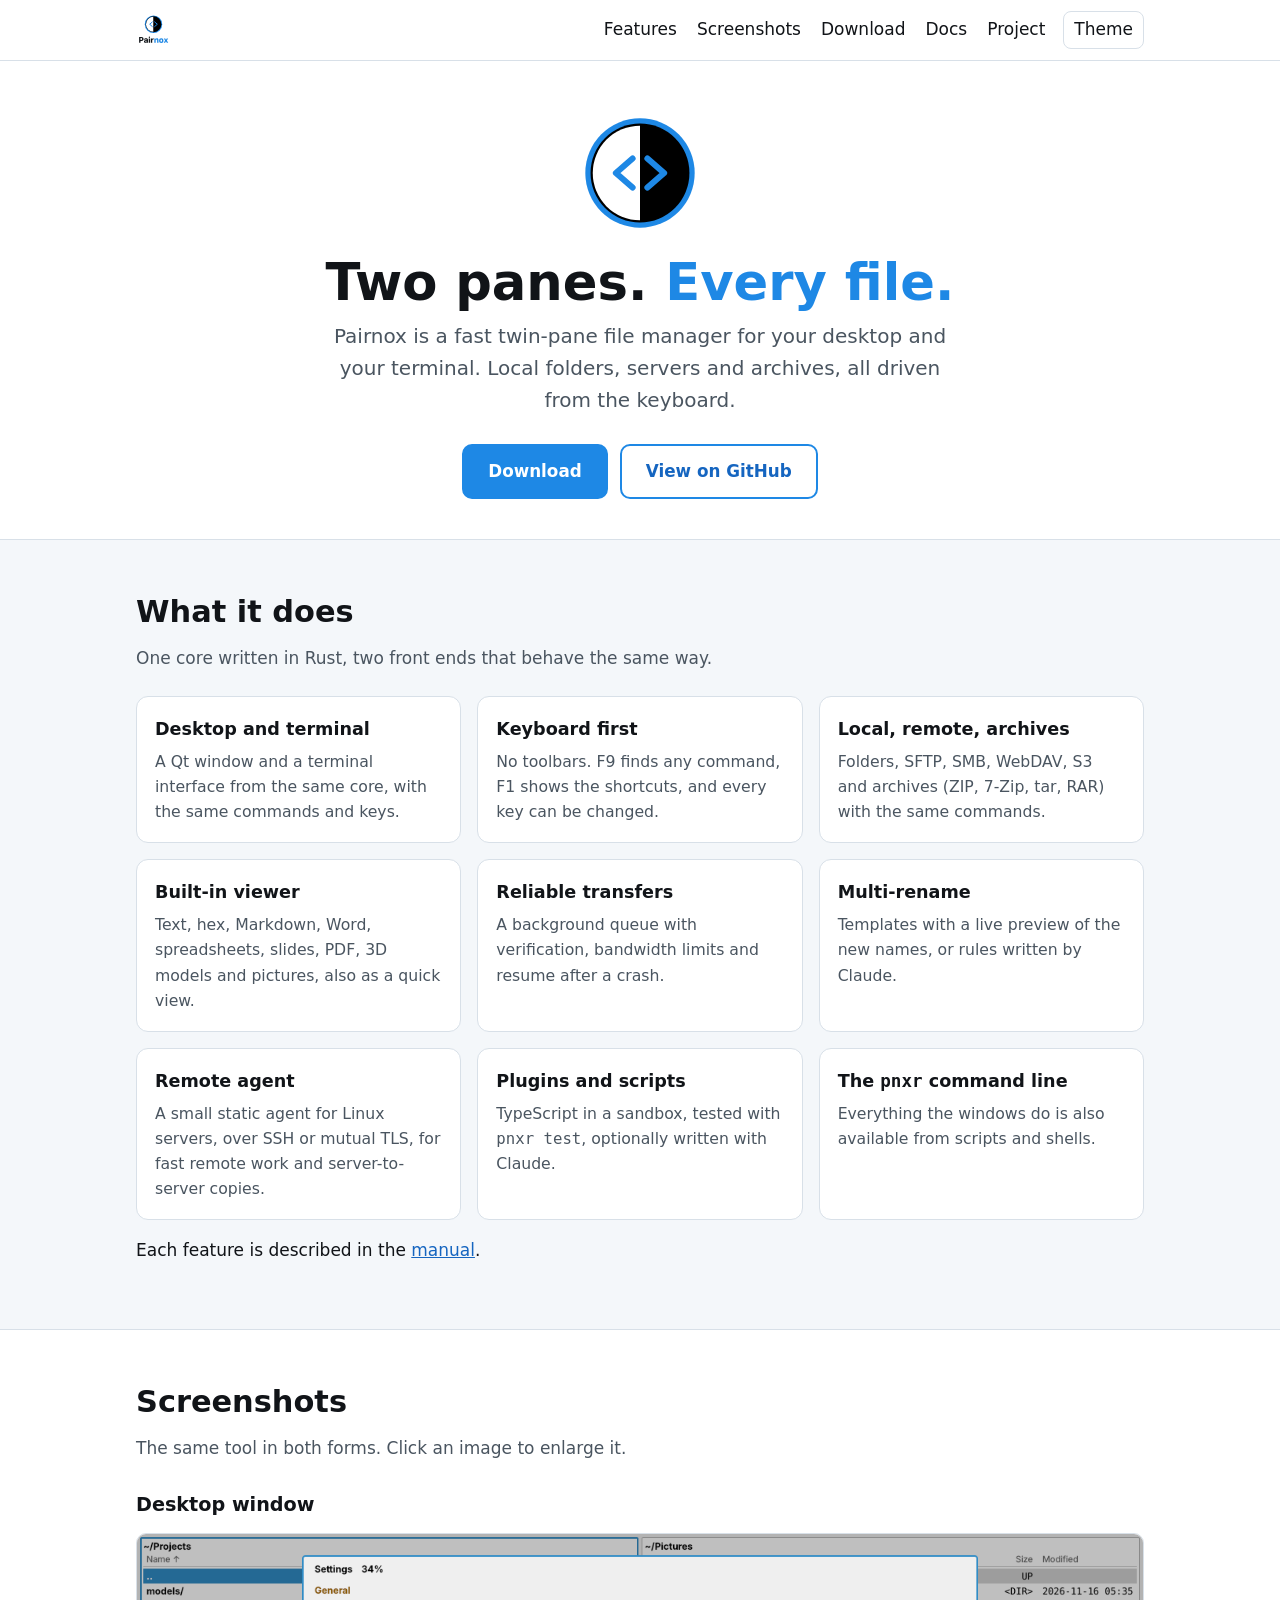
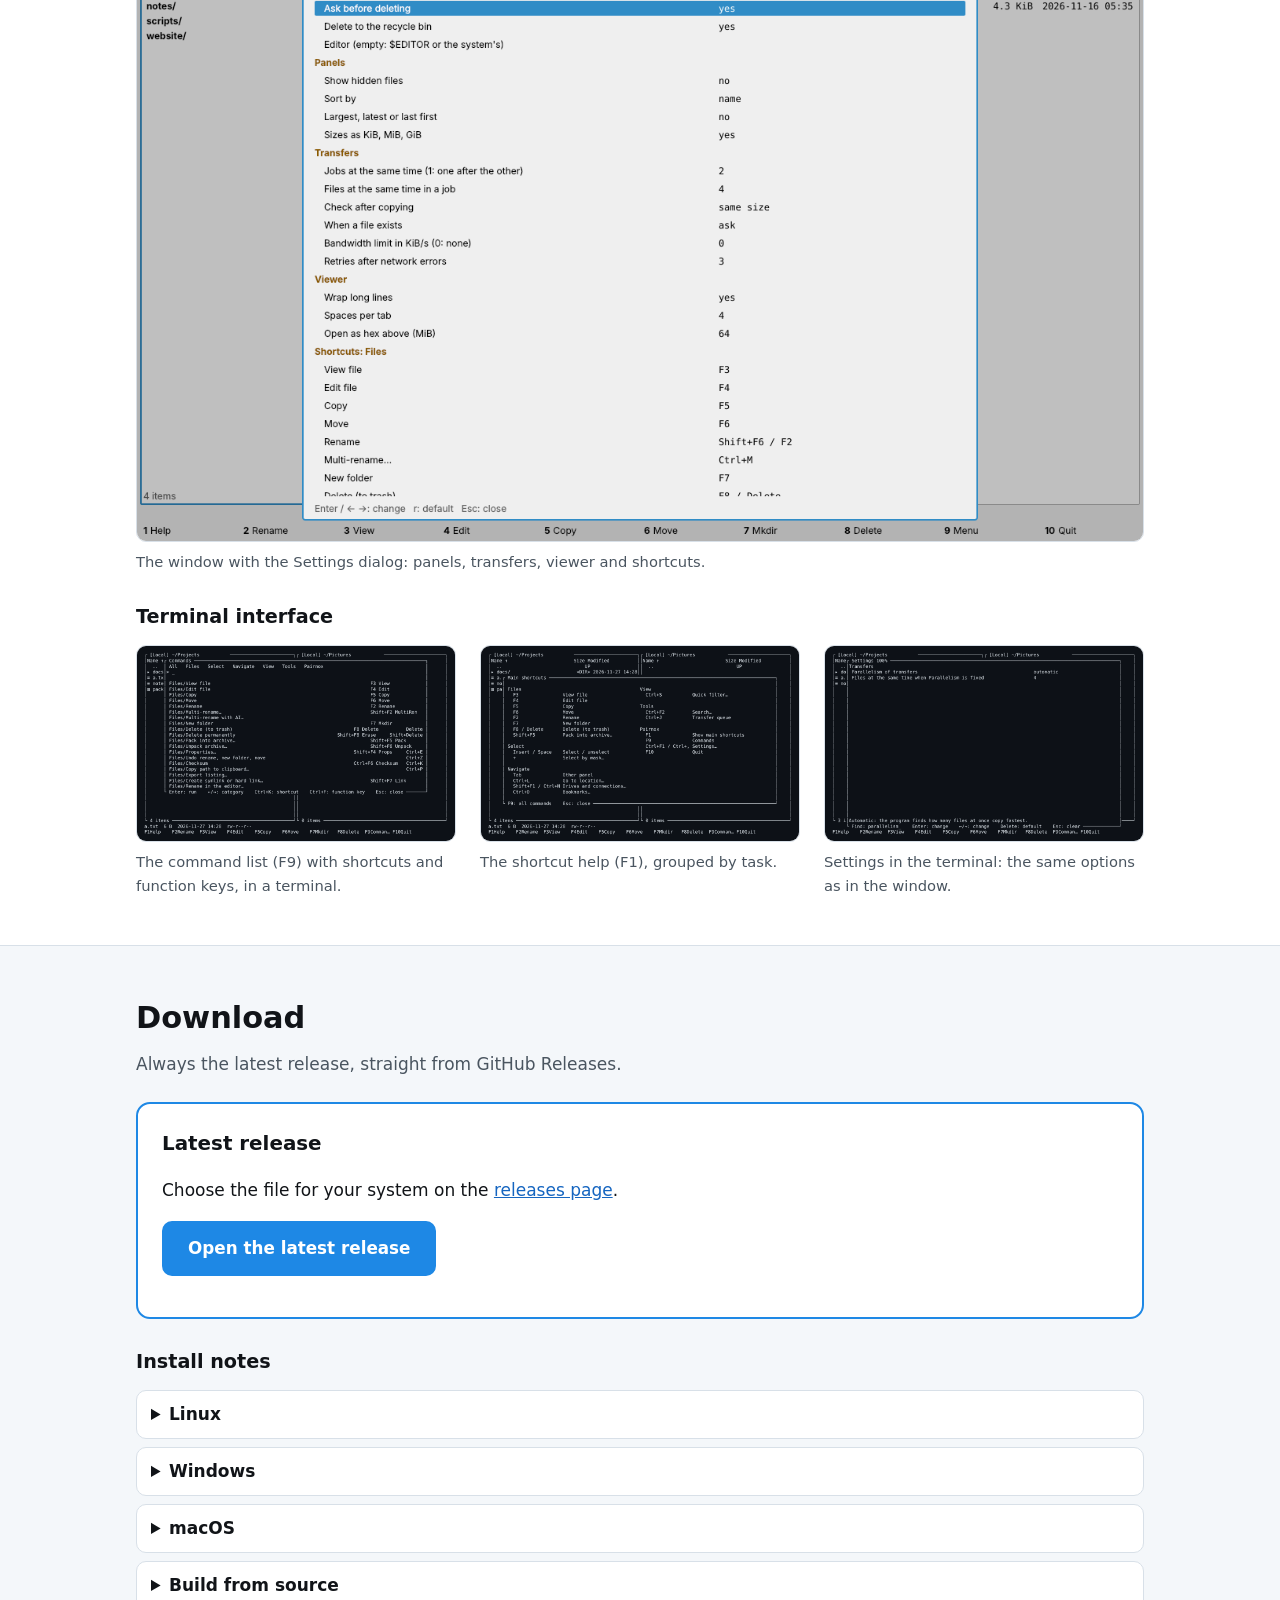
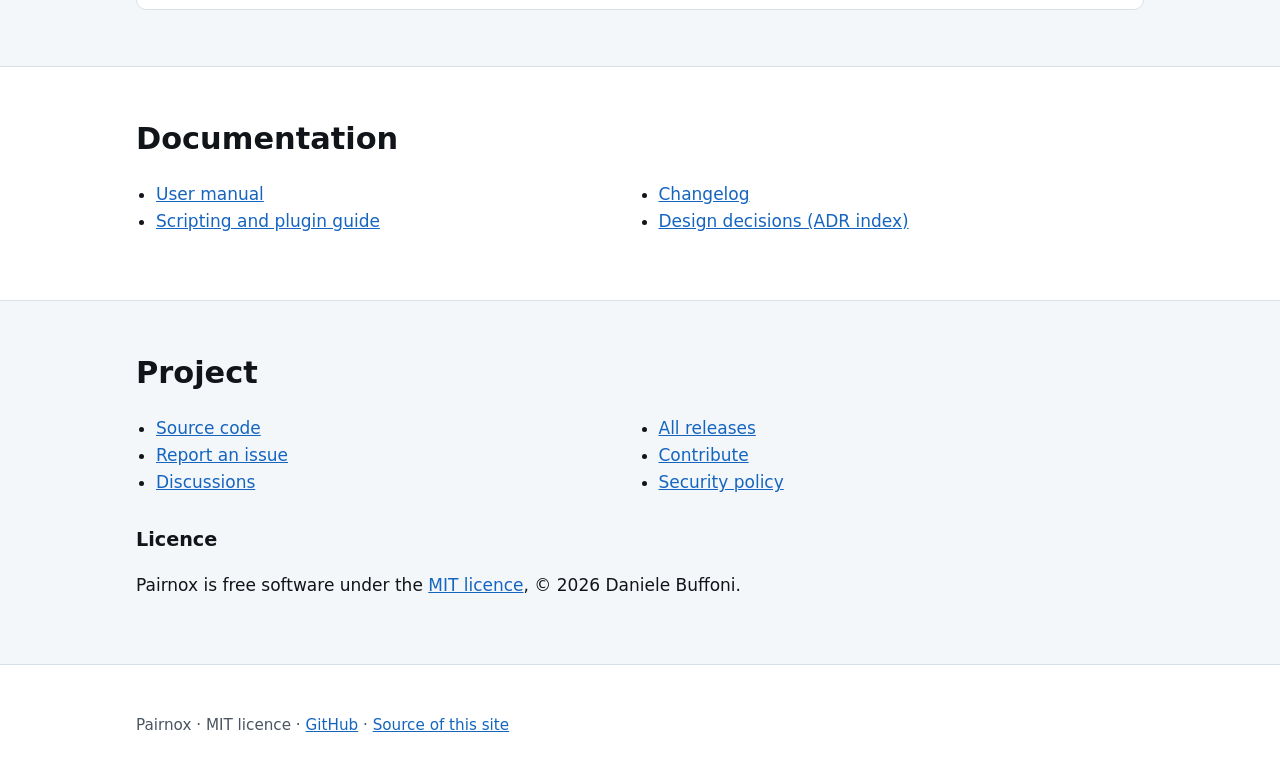
==== site/index.html @ 8d42fed2 "Add the Pairnox website (SC-197) Co-Authored-By: Claude Sonnet 5.5 <noreply@anthropic.com> Claude-Se" ====
<!doctype html>
<html lang="en">
<head>
<meta charset="utf-8">
<meta name="viewport" content="width=device-width,initial-scale=1">
<title>Pairnox: twin-pane file manager for desktop and terminal</title>
<meta name="description" content="Pairnox is a fast twin-pane file manager for local and remote files. One core, a desktop window and a terminal interface, driven by the keyboard. Free, MIT licensed.">
<meta name="theme-color" content="#1E88E5">
<meta property="og:title" content="Pairnox">
<meta property="og:description" content="A fast twin-pane file manager for desktop and terminal.">
<meta property="og:image" content="assets/social-preview.png">
<link rel="icon" href="favicon.ico" sizes="32x32">
<link rel="icon" href="assets/pairnox-logo-icon.svg" type="image/svg+xml">
<link rel="apple-touch-icon" href="assets/icon-256.png">
<link rel="stylesheet" href="style.css">
<script>document.documentElement.className+=' js';try{var t=localStorage.getItem('theme');if(t)document.documentElement.setAttribute('data-theme',t)}catch(e){}</script>
</head>
<body>
<a class="skip" href="#main">Skip to content</a>
<header class="top">
  <div class="wrap">
    <a class="brand" href="#top" aria-label="Pairnox home">
      <img class="on-light" src="assets/pairnox-logo-wordmark-on-light.svg" alt="Pairnox">
      <img class="on-dark" src="assets/pairnox-logo-wordmark-on-dark.svg" alt="" aria-hidden="true">
    </a>
    <nav aria-label="Main">
      <a href="#features">Features</a>
      <a href="#screenshots">Screenshots</a>
      <a href="#download">Download</a>
      <a href="#docs">Docs</a>
      <a href="#project">Project</a>
      <button id="theme" type="button" hidden aria-label="Switch light or dark theme">Theme</button>
    </nav>
  </div>
</header>

<main id="main">
<div id="top" class="hero">
  <div class="wrap">
    <img class="mark" src="assets/pairnox-logo-icon.svg" width="112" height="112" alt="">
    <h1>Two panes. <span>Every file.</span></h1>
    <p class="lead">Pairnox is a fast twin-pane file manager for your desktop and your terminal. Local folders, servers and archives, all driven from the keyboard.</p>
    <div class="btns">
      <a class="btn primary" href="#download">Download</a>
      <a class="btn ghost" href="https://github.com/dbuffoni/Pairnox">View on GitHub</a>
    </div>
  </div>
</div>

<section id="features" class="alt">
  <div class="wrap">
    <h2>What it does</h2>
    <p class="sub">One core written in Rust, two front ends that behave the same way.</p>
    <div class="grid">
      <div class="card"><h3>Desktop and terminal</h3><p>A Qt window and a terminal interface from the same core, with the same commands and keys.</p></div>
      <div class="card"><h3>Keyboard first</h3><p>No toolbars. F9 finds any command, F1 shows the shortcuts, and every key can be changed.</p></div>
      <div class="card"><h3>Local, remote, archives</h3><p>Folders, SFTP, SMB, WebDAV, S3 and archives (ZIP, 7-Zip, tar, RAR) with the same commands.</p></div>
      <div class="card"><h3>Built-in viewer</h3><p>Text, hex, Markdown, Word, spreadsheets, slides, PDF, 3D models and pictures, also as a quick view.</p></div>
      <div class="card"><h3>Reliable transfers</h3><p>A background queue with verification, bandwidth limits and resume after a crash.</p></div>
      <div class="card"><h3>Multi-rename</h3><p>Templates with a live preview of the new names, or rules written by Claude.</p></div>
      <div class="card"><h3>Remote agent</h3><p>A small static agent for Linux servers, over SSH or mutual TLS, for fast remote work and server-to-server copies.</p></div>
      <div class="card"><h3>Plugins and scripts</h3><p>TypeScript in a sandbox, tested with <code>pnxr test</code>, optionally written with Claude.</p></div>
      <div class="card"><h3>The <code>pnxr</code> command line</h3><p>Everything the windows do is also available from scripts and shells.</p></div>
    </div>
    <p>Each feature is described in the <a href="https://github.com/dbuffoni/Pairnox/blob/main/docs/manual/README.md">manual</a>.</p>
  </div>
</section>

<section id="screenshots">
  <div class="wrap">
    <h2>Screenshots</h2>
    <p class="sub">The same tool in both forms. Click an image to enlarge it.</p>
    <h3 class="kind">Desktop window</h3>
    <div class="shots">
      <figure>
        <a href="#img-gui-settings"><img src="assets/img/gui-settings.png" width="1280" height="773" loading="lazy" alt="The Pairnox window with two panels and the Settings dialog open, showing general, panel and transfer options."></a>
        <figcaption>The window with the Settings dialog: panels, transfers, viewer and shortcuts.</figcaption>
      </figure>
    </div>
    <h3 class="kind">Terminal interface</h3>
    <div class="shots">
      <figure>
        <a href="#img-tui-commands"><img src="assets/img/tui-commands.png" width="1042" height="640" loading="lazy" alt="Pairnox in a terminal with the Commands list open: every command with its shortcut and function key."></a>
        <figcaption>The command list (F9) with shortcuts and function keys, in a terminal.</figcaption>
      </figure>
      <figure>
        <a href="#img-tui-help"><img src="assets/img/tui-help.png" width="1042" height="640" loading="lazy" alt="Pairnox in a terminal with the main shortcuts help open, grouped by files, select, navigate, view and tools."></a>
        <figcaption>The shortcut help (F1), grouped by task.</figcaption>
      </figure>
      <figure>
        <a href="#img-tui-settings"><img src="assets/img/tui-settings.png" width="1042" height="640" loading="lazy" alt="Pairnox in a terminal with the transfer settings open."></a>
        <figcaption>Settings in the terminal: the same options as in the window.</figcaption>
      </figure>
    </div>
  </div>
</section>

<section id="download" class="alt">
  <div class="wrap">
    <h2>Download</h2>
    <p class="sub">Always the latest release, straight from GitHub Releases.</p>
    <noscript><p>Open the <a href="https://github.com/dbuffoni/Pairnox/releases/latest">latest release</a> to pick the file for your system.</p></noscript>
    <div id="dl-main" class="dl-main">
      <h3 id="dl-title">Latest release</h3>
      <p id="dl-sub">Choose the file for your system on the <a href="https://github.com/dbuffoni/Pairnox/releases/latest">releases page</a>.</p>
      <p><a id="dl-btn" class="btn primary" href="https://github.com/dbuffoni/Pairnox/releases/latest">Open the latest release</a></p>
      <p id="dl-meta" class="dl-meta"></p>
    </div>
    <div id="dl-all" class="js-only">
      <table class="dl">
        <caption class="js-only" style="text-align:left;font-weight:600;padding-bottom:6px">All downloads</caption>
        <thead><tr><th>System</th><th>File</th><th>Size</th><th>SHA-256</th></tr></thead>
        <tbody id="dl-rows"></tbody>
      </table>
    </div>
    <div class="notes">
      <h3 class="kind">Install notes</h3>
      <details><summary>Linux</summary><p>Make the AppImage executable (<code>chmod +x Pairnox*.AppImage</code>) and run it. It contains the window and <code>pnxr</code>. Releases so far are for x86_64; the static <code>pnxr-agent</code> is also built for aarch64.</p></details>
      <details><summary>Windows</summary><p>Installer and portable zip are planned. The app is not signed yet, so Windows SmartScreen may warn: choose "More info" then "Run anyway".</p></details>
      <details><summary>macOS</summary><p>A dmg for Apple Silicon and Intel is planned. The app is not signed yet: right-click it, choose Open, and confirm.</p></details>
      <details><summary>Build from source</summary><p>Any system with Rust and a C compiler can build the terminal interface; the window needs Qt 6.4 or later.</p>
<pre>git clone https://github.com/dbuffoni/Pairnox
cd Pairnox
cargo build --release</pre></details>
    </div>
  </div>
</section>

<section id="docs">
  <div class="wrap">
    <h2>Documentation</h2>
    <ul class="links">
      <li><a href="https://github.com/dbuffoni/Pairnox/blob/main/docs/manual/README.md">User manual</a></li>
      <li><a href="https://github.com/dbuffoni/Pairnox/blob/main/docs/scripting.md">Scripting and plugin guide</a></li>
      <li><a href="https://github.com/dbuffoni/Pairnox/blob/main/CHANGELOG.md">Changelog</a></li>
      <li><a href="https://github.com/dbuffoni/Pairnox/tree/main/docs/adr">Design decisions (ADR index)</a></li>
    </ul>
  </div>
</section>

<section id="project" class="alt">
  <div class="wrap">
    <h2>Project</h2>
    <ul class="links">
      <li><a href="https://github.com/dbuffoni/Pairnox">Source code</a></li>
      <li><a href="https://github.com/dbuffoni/Pairnox/issues">Report an issue</a></li>
      <li><a href="https://github.com/dbuffoni/Pairnox/discussions">Discussions</a></li>
      <li><a href="https://github.com/dbuffoni/Pairnox/releases">All releases</a></li>
      <li><a href="https://github.com/dbuffoni/Pairnox/blob/main/CONTRIBUTING.md">Contribute</a></li>
      <li><a href="https://github.com/dbuffoni/Pairnox/blob/main/SECURITY.md">Security policy</a></li>
    </ul>
    <h3 class="kind">Licence</h3>
    <p>Pairnox is free software under the <a href="https://github.com/dbuffoni/Pairnox/blob/main/LICENSE">MIT licence</a>, © 2026 Daniele Buffoni.</p>
  </div>
</section>
</main>

<footer>
  <div class="wrap">
    <p>Pairnox <span id="ver"></span> · MIT licence · <a href="https://github.com/dbuffoni/Pairnox">GitHub</a> · <a href="https://github.com/dbuffoni/PairnoxWebSite">Source of this site</a></p>
  </div>
</footer>

<div class="lightbox" id="img-gui-settings"><a class="close" href="#screenshots" aria-label="Close">×</a><img src="assets/img/gui-settings.png" alt="Pairnox window with the Settings dialog"></div>
<div class="lightbox" id="img-tui-commands"><a class="close" href="#screenshots" aria-label="Close">×</a><img src="assets/img/tui-commands.png" alt="Pairnox terminal interface, Commands list"></div>
<div class="lightbox" id="img-tui-help"><a class="close" href="#screenshots" aria-label="Close">×</a><img src="assets/img/tui-help.png" alt="Pairnox terminal interface, shortcut help"></div>
<div class="lightbox" id="img-tui-settings"><a class="close" href="#screenshots" aria-label="Close">×</a><img src="assets/img/tui-settings.png" alt="Pairnox terminal interface, settings"></div>
<script src="app.js"></script>
</body>
</html>
---- site/style.css ----
:root{
  --blue:#1E88E5; --blue-text:#1565C0; --ink:#111418; --black:#000; --white:#fff;
  --bg:#fff; --bg-alt:#f4f7fa; --text:#111418; --muted:#4a5560; --border:#d8e0e8; --link:#1565C0;
  --btn-bg:#1E88E5; --btn-text:#fff; --btn-text-contrast:#0b1a2a;
}
@media (prefers-color-scheme:dark){:root:not([data-theme="light"]){
  --bg:#0D1117; --bg-alt:#151b23; --text:#e6edf3; --muted:#9aa7b4; --border:#2a333d; --link:#64B5F6; --btn-text:#06121f;
}}
:root[data-theme="dark"]{--bg:#0D1117; --bg-alt:#151b23; --text:#e6edf3; --muted:#9aa7b4; --border:#2a333d; --link:#64B5F6; --btn-text:#06121f}
*{box-sizing:border-box}
html{scroll-behavior:smooth}
body{margin:0;background:var(--bg);color:var(--text);font:17px/1.6 system-ui,-apple-system,"Segoe UI",Roboto,sans-serif}
a{color:var(--link)}
a:focus-visible,button:focus-visible,summary:focus-visible{outline:3px solid var(--blue);outline-offset:2px}
.wrap{max-width:1040px;margin:0 auto;padding:0 16px}
.skip{position:absolute;left:-999px}.skip:focus{left:8px;top:8px;background:var(--bg);padding:8px;z-index:9}
header.top{border-bottom:1px solid var(--border);background:var(--bg);position:sticky;top:0;z-index:5}
header.top .wrap{display:flex;align-items:center;gap:16px;min-height:60px;flex-wrap:wrap}
.brand img{height:32px;display:block}
.brand .on-dark{display:none}
@media (prefers-color-scheme:dark){:root:not([data-theme="light"]) .brand .on-light{display:none}:root:not([data-theme="light"]) .brand .on-dark{display:block}}
:root[data-theme="dark"] .brand .on-light{display:none}:root[data-theme="dark"] .brand .on-dark{display:block}
:root[data-theme="light"] .brand .on-light{display:block}:root[data-theme="light"] .brand .on-dark{display:none}
nav{margin-left:auto;display:flex;gap:4px 16px;flex-wrap:wrap;align-items:center}
nav a{text-decoration:none;color:var(--text);padding:6px 2px}
nav a:hover{color:var(--link)}
#theme{background:none;border:1px solid var(--border);color:var(--text);border-radius:8px;padding:4px 10px;font:inherit;cursor:pointer}
#theme[hidden]{display:none}
.hero{padding:56px 0 40px;text-align:center}
.hero img.mark{width:112px;height:112px}
.hero h1{font-size:clamp(2rem,6vw,3.2rem);line-height:1.15;margin:16px 0 8px}
.hero h1 span{color:var(--blue)}
.hero p.lead{font-size:1.25rem;color:var(--muted);max-width:640px;margin:0 auto 28px}
.btns{display:flex;gap:12px;justify-content:center;flex-wrap:wrap}
.btn{display:inline-block;padding:12px 24px;border-radius:10px;font-weight:600;text-decoration:none;border:2px solid var(--blue);font-size:1.05rem}
.btn.primary{background:var(--btn-bg);color:var(--btn-text)}
.btn.primary:hover{filter:brightness(1.1)}
.btn.ghost{color:var(--link);background:transparent}
.btn.ghost:hover{background:var(--bg-alt)}
section{padding:48px 0;border-top:1px solid var(--border)}
section.alt{background:var(--bg-alt)}
h2{font-size:1.9rem;margin:0 0 8px}
h2 + p.sub{color:var(--muted);margin:0 0 24px}
.grid{display:grid;grid-template-columns:repeat(auto-fit,minmax(260px,1fr));gap:16px}
.card{border:1px solid var(--border);border-radius:12px;padding:18px;background:var(--bg)}
.card h3{margin:0 0 6px;font-size:1.1rem}
.card p{margin:0;color:var(--muted);font-size:.98rem}
.shots{display:grid;grid-template-columns:repeat(auto-fit,minmax(300px,1fr));gap:24px}
figure{margin:0}
figure a{display:block;border:1px solid var(--border);border-radius:10px;overflow:hidden}
figure img{display:block;width:100%;height:auto}
figcaption{font-size:.92rem;color:var(--muted);margin-top:8px}
h3.kind{margin:28px 0 12px;font-size:1.2rem}
.dl-main{border:2px solid var(--blue);border-radius:14px;padding:24px;background:var(--bg);margin-bottom:20px}
.dl-main h3{margin:0 0 4px}
.dl-meta{color:var(--muted);font-size:.92rem;word-break:break-all}
table.dl{width:100%;border-collapse:collapse;font-size:.97rem}
table.dl th,table.dl td{text-align:left;padding:10px 8px;border-bottom:1px solid var(--border);vertical-align:top}
table.dl code{font-size:.82rem;word-break:break-all}
.notes details{border:1px solid var(--border);border-radius:10px;padding:10px 14px;margin:8px 0;background:var(--bg)}
.notes summary{cursor:pointer;font-weight:600}
ul.links{columns:2 260px;padding-left:20px}
code,pre{font-family:ui-monospace,"DejaVu Sans Mono",Menlo,Consolas,monospace}
pre{background:var(--bg-alt);border:1px solid var(--border);border-radius:8px;padding:12px;overflow:auto}
footer{border-top:1px solid var(--border);padding:32px 0;color:var(--muted);font-size:.95rem}
footer a{color:var(--link)}
.lightbox{position:fixed;inset:0;background:rgba(0,0,0,.85);display:none;align-items:center;justify-content:center;z-index:20;padding:16px}
.lightbox:target{display:flex}
.lightbox img{max-width:100%;max-height:100%;border-radius:8px}
.lightbox .close{position:absolute;top:12px;right:16px;color:#fff;font-size:2rem;text-decoration:none;line-height:1}
.js-only{display:none}.js .js-only{display:block}.js .no-js-only{display:none}
@media (max-width:600px){nav{margin-left:0}ul.links{columns:1}}
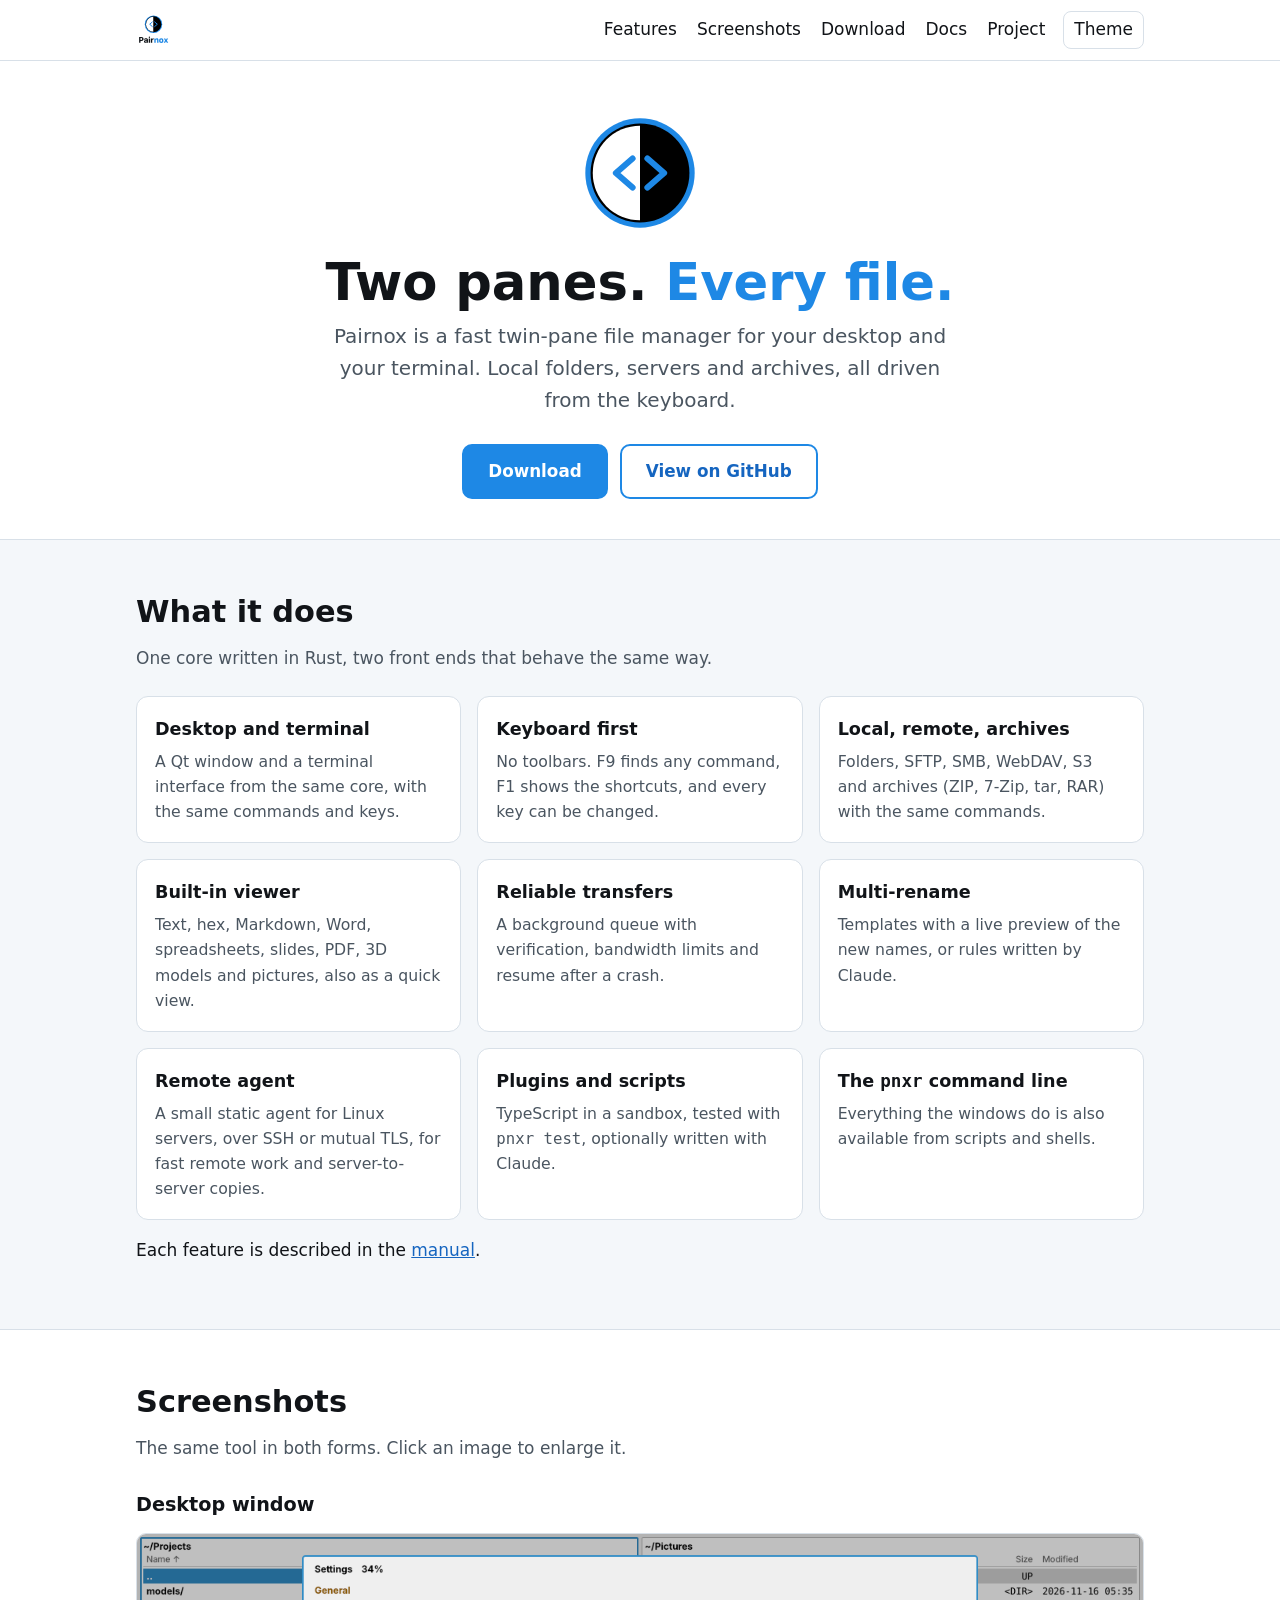
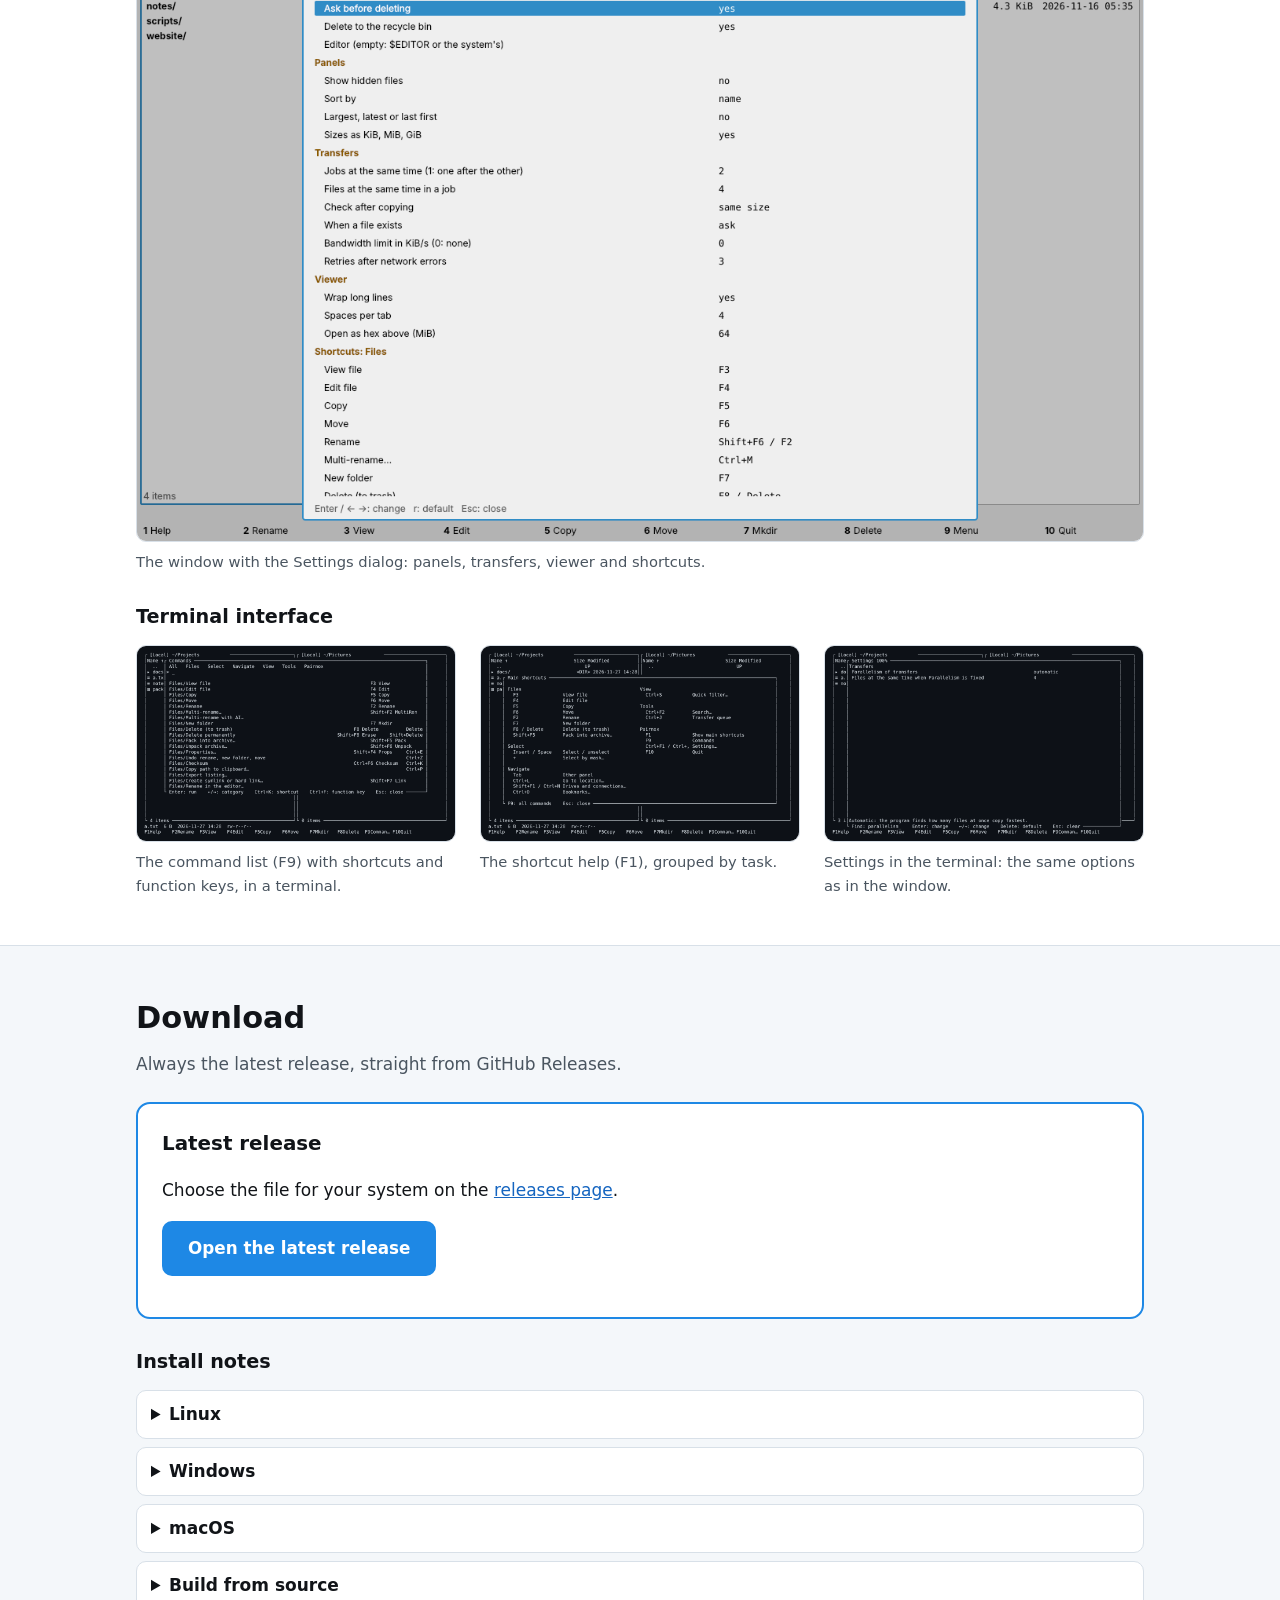
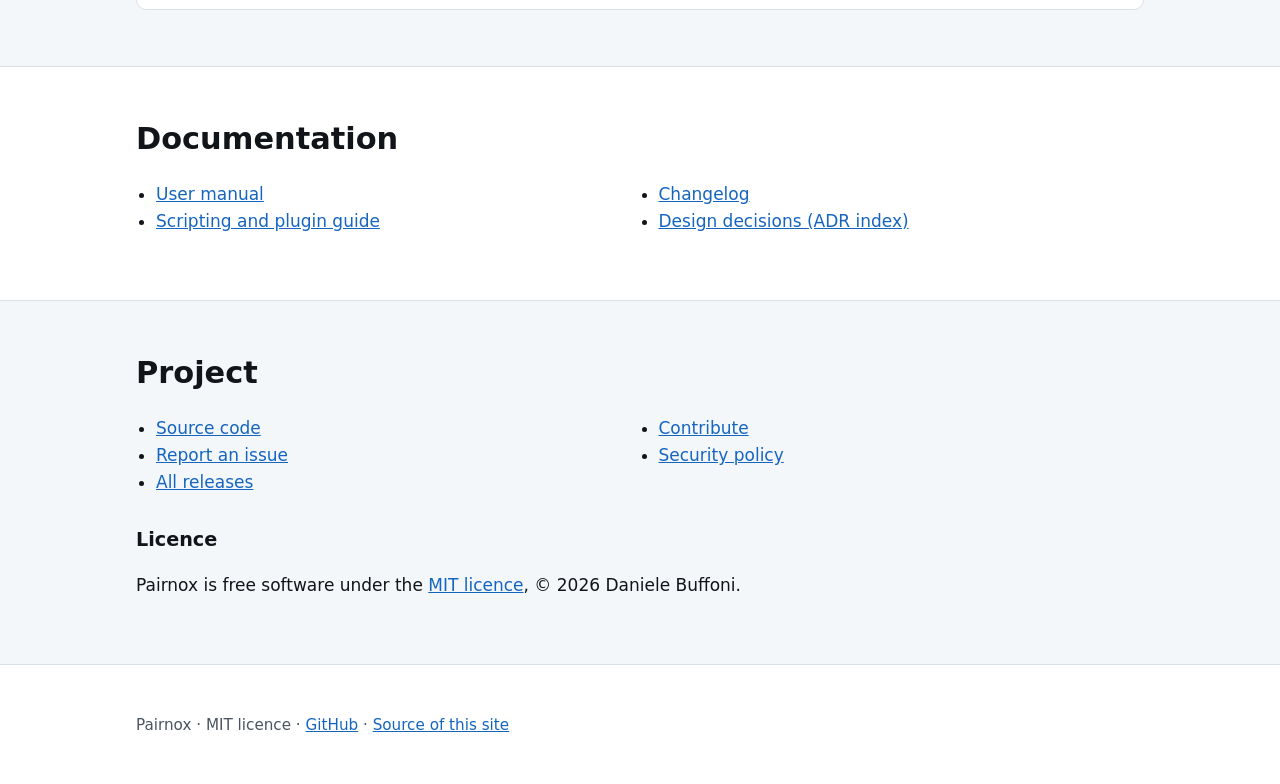
==== commit 4e19822b: "Fix link check: absolute base for 404 page, drop Discussions link (not enabled) Co-Authored-By: Clau" ====
--- a/site/index.html
+++ b/site/index.html
@@ -144,7 +144,6 @@
     <ul class="links">
       <li><a href="https://github.com/dbuffoni/Pairnox">Source code</a></li>
       <li><a href="https://github.com/dbuffoni/Pairnox/issues">Report an issue</a></li>
-      <li><a href="https://github.com/dbuffoni/Pairnox/discussions">Discussions</a></li>
       <li><a href="https://github.com/dbuffoni/Pairnox/releases">All releases</a></li>
       <li><a href="https://github.com/dbuffoni/Pairnox/blob/main/CONTRIBUTING.md">Contribute</a></li>
       <li><a href="https://github.com/dbuffoni/Pairnox/blob/main/SECURITY.md">Security policy</a></li>
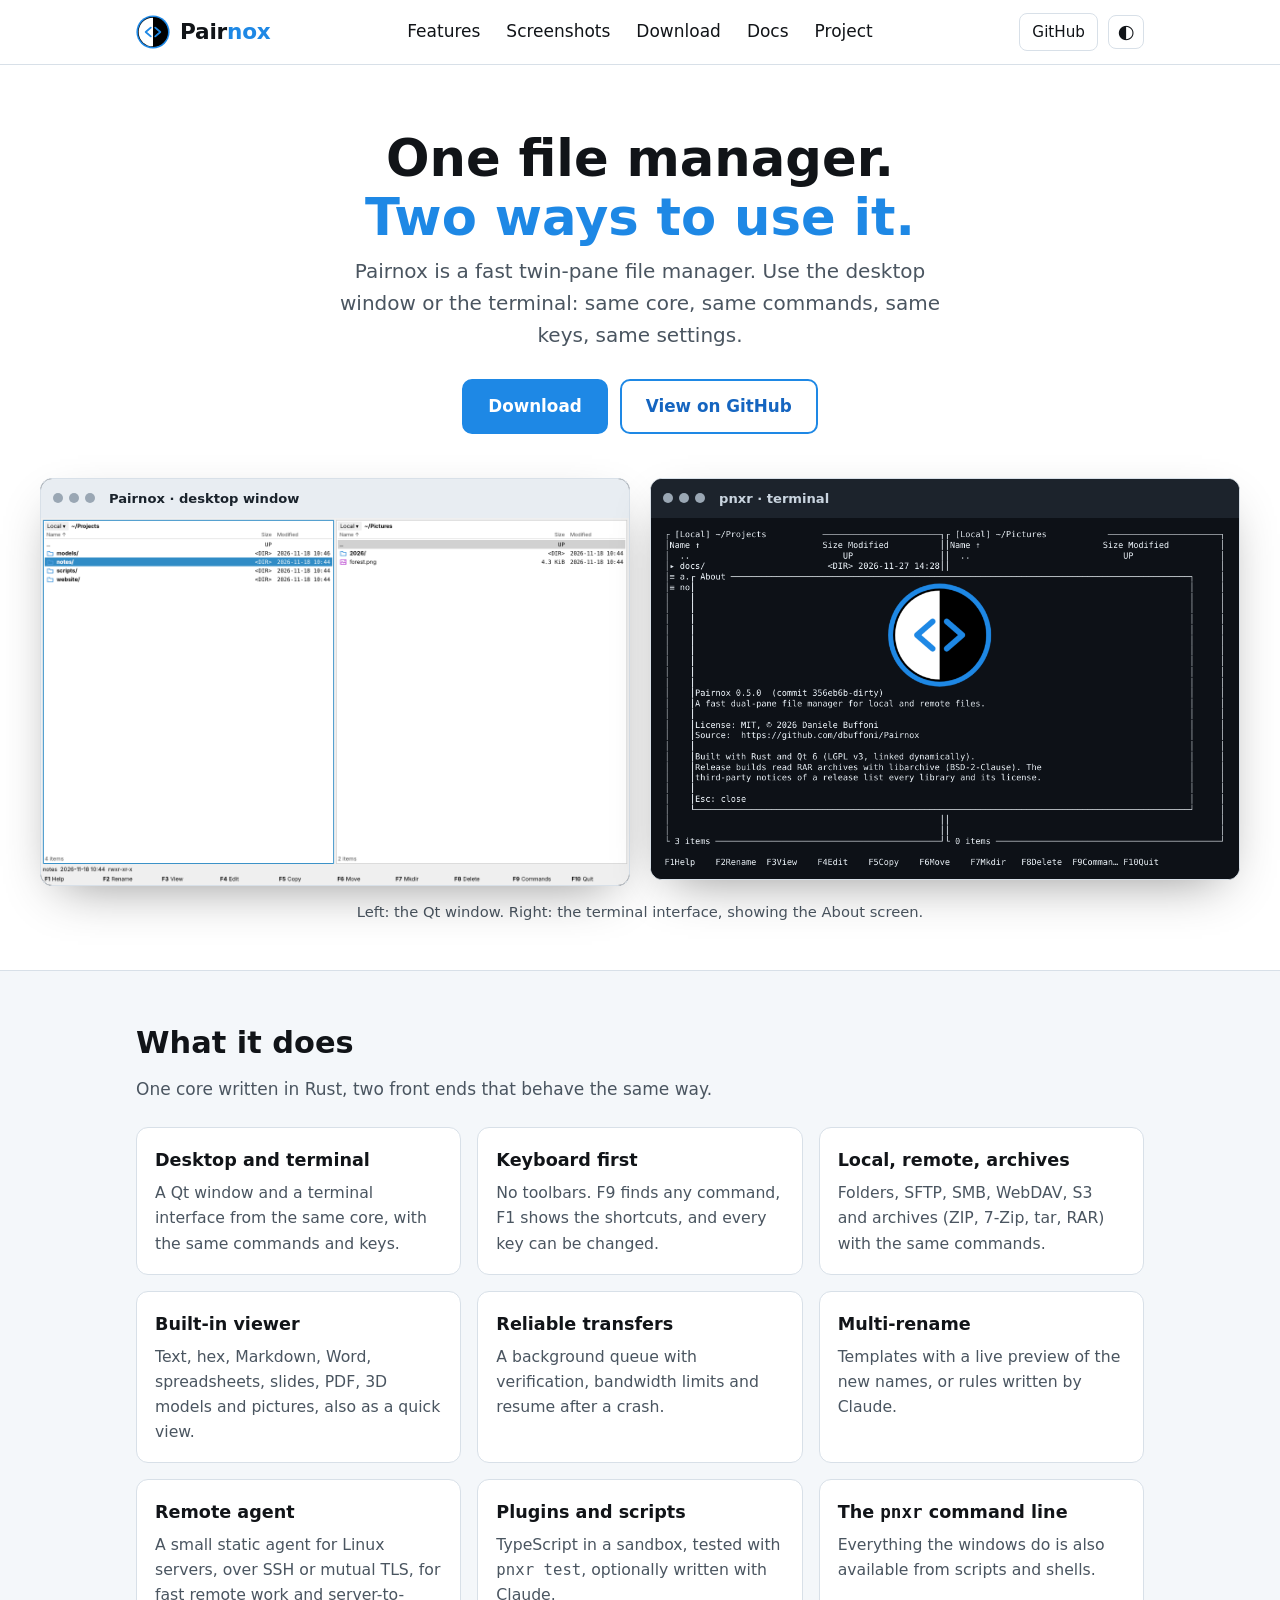
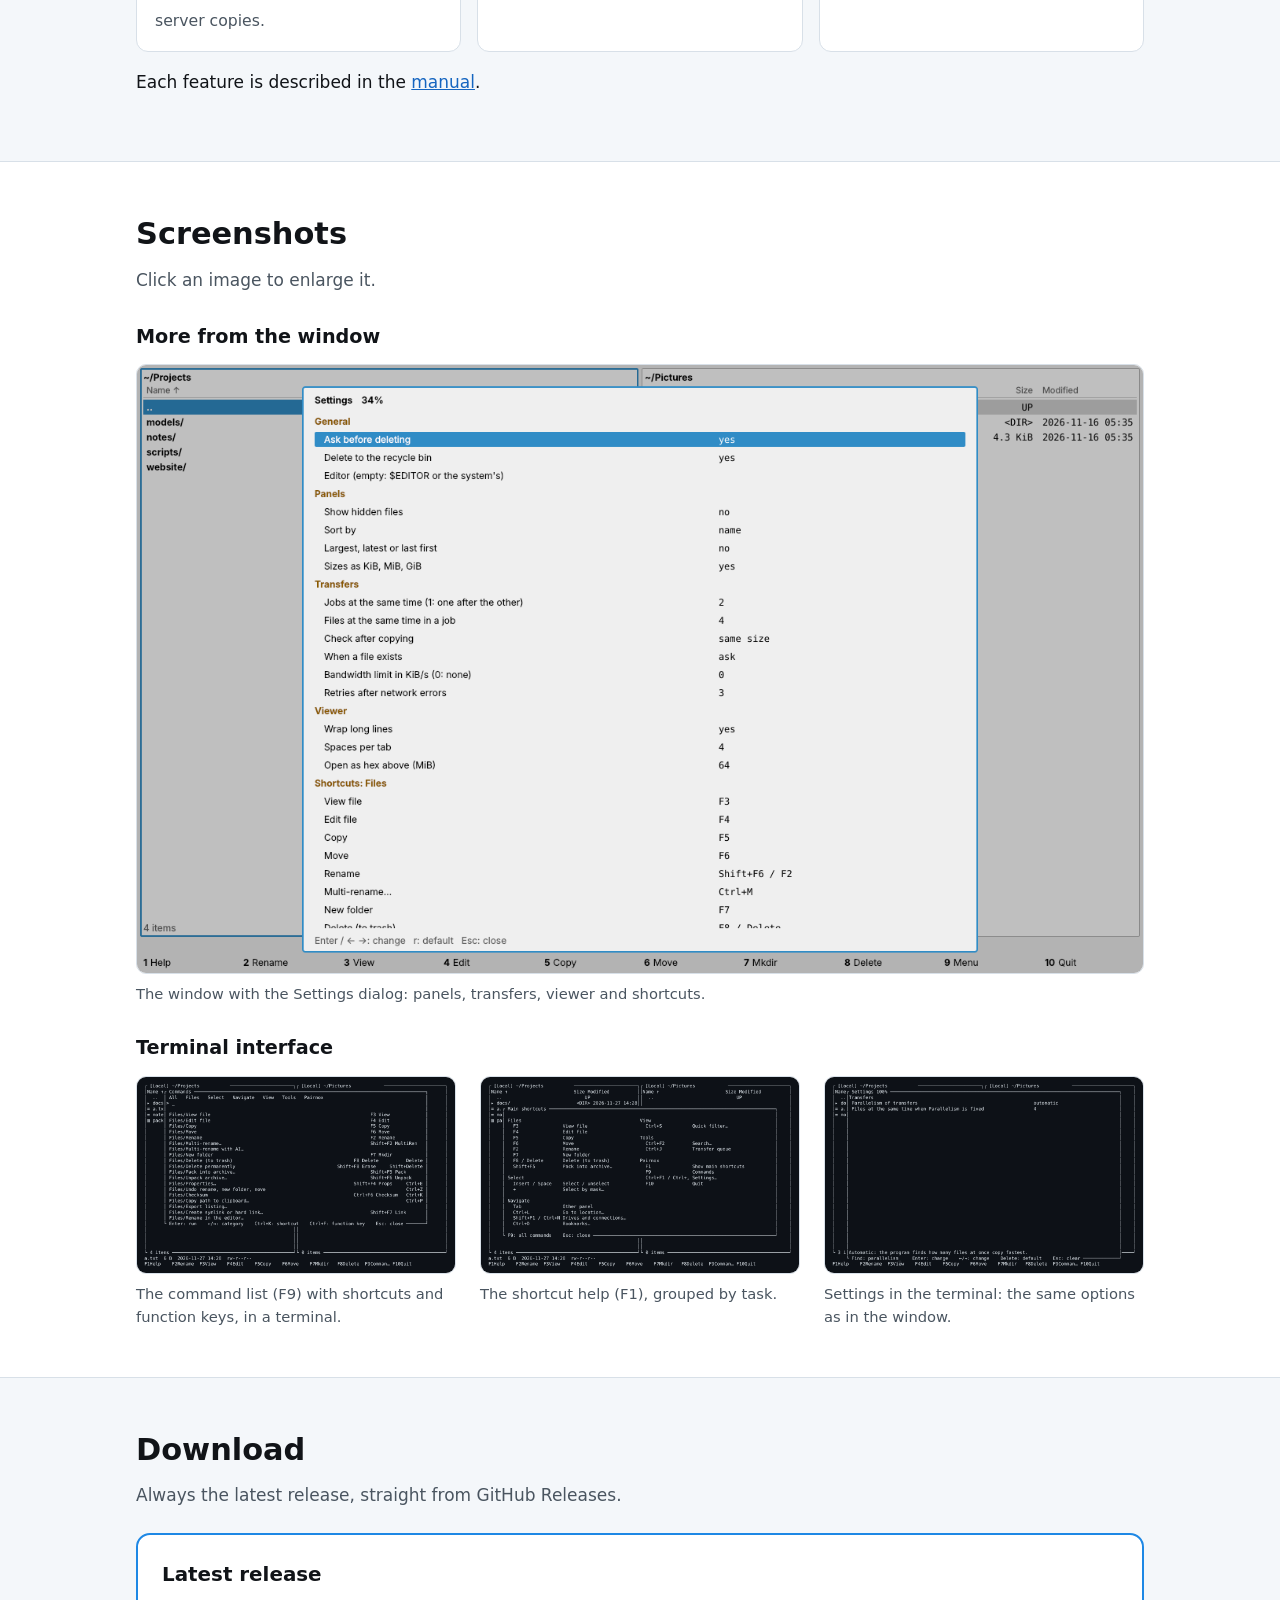
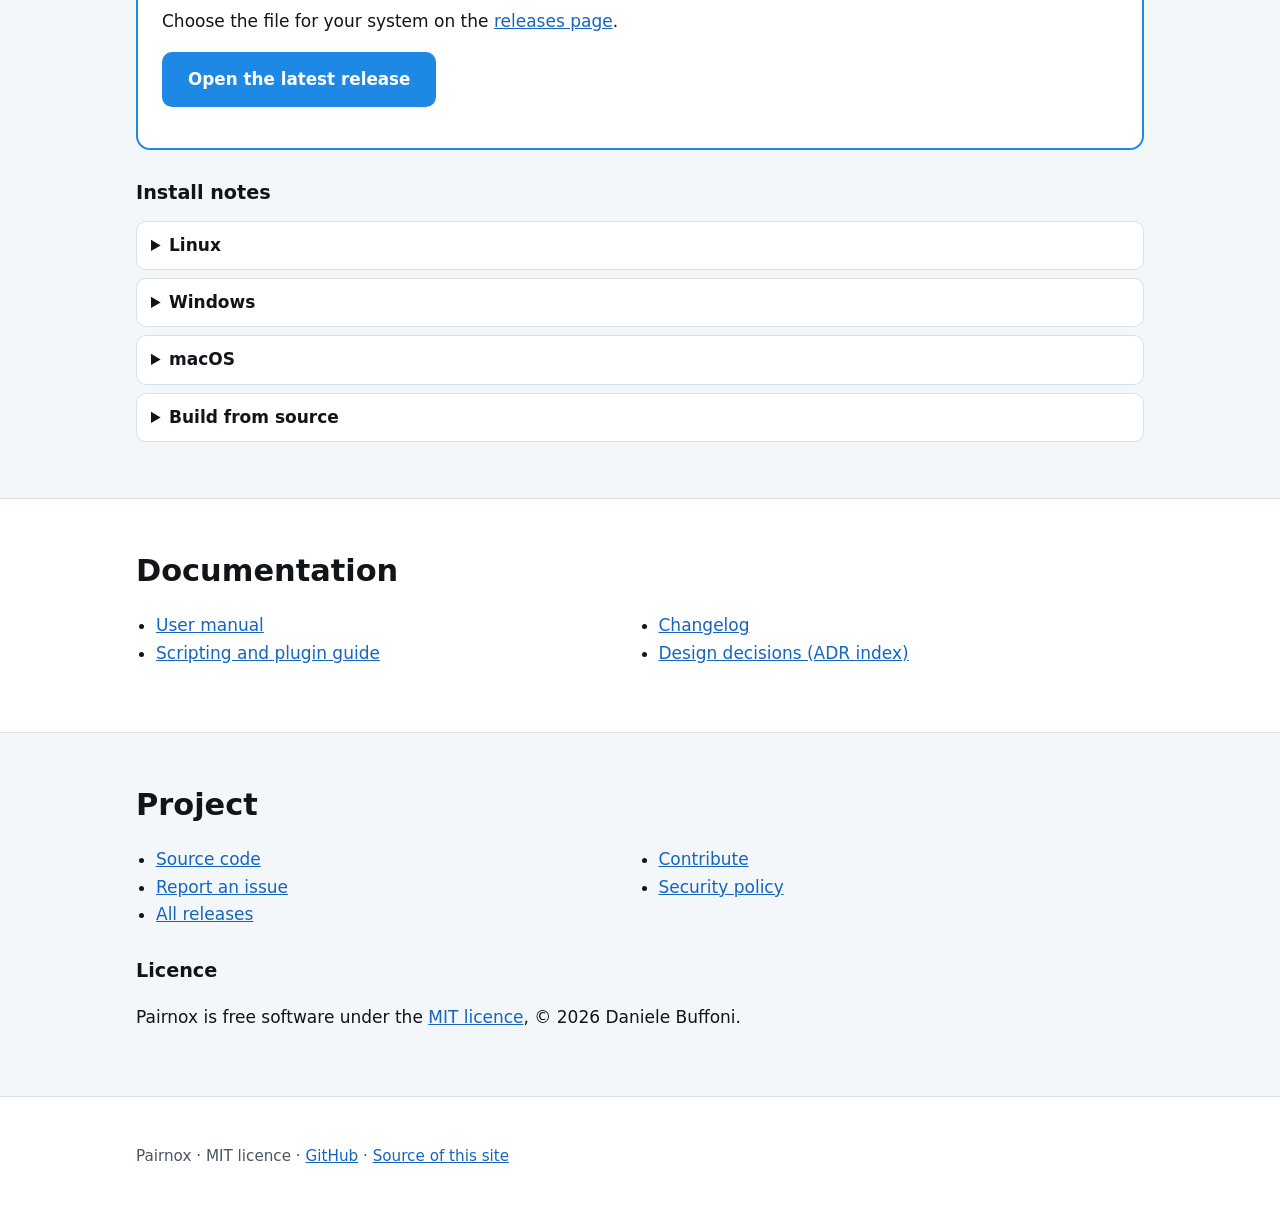
==== commit aa53f9e5: "Redesign: dual GUI/terminal hero above the features, centred header, new brand mark Co-Authored-By: " ====
--- a/site/index.html
+++ b/site/index.html
@@ -18,10 +18,10 @@
 <body>
 <a class="skip" href="#main">Skip to content</a>
 <header class="top">
-  <div class="wrap">
+  <div class="wrap bar">
     <a class="brand" href="#top" aria-label="Pairnox home">
-      <img class="on-light" src="assets/pairnox-logo-wordmark-on-light.svg" alt="Pairnox">
-      <img class="on-dark" src="assets/pairnox-logo-wordmark-on-dark.svg" alt="" aria-hidden="true">
+      <img src="assets/pairnox-logo-icon.svg" width="34" height="34" alt="">
+      <span>Pair<b>nox</b></span>
     </a>
     <nav aria-label="Main">
       <a href="#features">Features</a>
@@ -29,21 +29,31 @@
       <a href="#download">Download</a>
       <a href="#docs">Docs</a>
       <a href="#project">Project</a>
-      <button id="theme" type="button" hidden aria-label="Switch light or dark theme">Theme</button>
     </nav>
+    <div class="tools"><a class="gh" href="https://github.com/dbuffoni/Pairnox">GitHub</a><button id="theme" type="button" hidden aria-label="Switch light or dark theme">◐</button></div>
   </div>
 </header>
 
 <main id="main">
 <div id="top" class="hero">
   <div class="wrap">
-    <img class="mark" src="assets/pairnox-logo-icon.svg" width="112" height="112" alt="">
-    <h1>Two panes. <span>Every file.</span></h1>
-    <p class="lead">Pairnox is a fast twin-pane file manager for your desktop and your terminal. Local folders, servers and archives, all driven from the keyboard.</p>
+    <h1>One file manager.<br><span>Two ways to use it.</span></h1>
+    <p class="lead">Pairnox is a fast twin-pane file manager. Use the desktop window or the terminal: same core, same commands, same keys, same settings.</p>
     <div class="btns">
       <a class="btn primary" href="#download">Download</a>
       <a class="btn ghost" href="https://github.com/dbuffoni/Pairnox">View on GitHub</a>
     </div>
+    <div class="dual" aria-label="Pairnox as a desktop window and in a terminal">
+      <figure class="win">
+        <div class="chrome"><i></i><i></i><i></i><span>Pairnox · desktop window</span></div>
+        <img src="assets/img/gui-panels.png" width="1280" height="800" alt="The Pairnox desktop window: two panels with folders and files, and the function-key bar at the bottom.">
+      </figure>
+      <figure class="win term">
+        <div class="chrome"><i></i><i></i><i></i><span>pnxr · terminal</span></div>
+        <img src="assets/img/tui-about.png" width="1042" height="640" alt="The About screen of Pairnox in a terminal, with the logo, version, licence and source address.">
+      </figure>
+    </div>
+    <p class="dual-cap">Left: the Qt window. Right: the terminal interface, showing the About screen.</p>
   </div>
 </div>
 
@@ -69,8 +79,8 @@
 <section id="screenshots">
   <div class="wrap">
     <h2>Screenshots</h2>
-    <p class="sub">The same tool in both forms. Click an image to enlarge it.</p>
-    <h3 class="kind">Desktop window</h3>
+    <p class="sub">Click an image to enlarge it.</p>
+    <h3 class="kind">More from the window</h3>
     <div class="shots">
       <figure>
         <a href="#img-gui-settings"><img src="assets/img/gui-settings.png" width="1280" height="773" loading="lazy" alt="The Pairnox window with two panels and the Settings dialog open, showing general, panel and transfer options."></a>
@@ -108,7 +118,6 @@
     </div>
     <div id="dl-all" class="js-only">
       <table class="dl">
-        <caption class="js-only" style="text-align:left;font-weight:600;padding-bottom:6px">All downloads</caption>
         <thead><tr><th>System</th><th>File</th><th>Size</th><th>SHA-256</th></tr></thead>
         <tbody id="dl-rows"></tbody>
       </table>
--- a/site/style.css
+++ b/site/style.css
@@ -15,13 +15,6 @@
 .wrap{max-width:1040px;margin:0 auto;padding:0 16px}
 .skip{position:absolute;left:-999px}.skip:focus{left:8px;top:8px;background:var(--bg);padding:8px;z-index:9}
 header.top{border-bottom:1px solid var(--border);background:var(--bg);position:sticky;top:0;z-index:5}
-header.top .wrap{display:flex;align-items:center;gap:16px;min-height:60px;flex-wrap:wrap}
-.brand img{height:32px;display:block}
-.brand .on-dark{display:none}
-@media (prefers-color-scheme:dark){:root:not([data-theme="light"]) .brand .on-light{display:none}:root:not([data-theme="light"]) .brand .on-dark{display:block}}
-:root[data-theme="dark"] .brand .on-light{display:none}:root[data-theme="dark"] .brand .on-dark{display:block}
-:root[data-theme="light"] .brand .on-light{display:block}:root[data-theme="light"] .brand .on-dark{display:none}
-nav{margin-left:auto;display:flex;gap:4px 16px;flex-wrap:wrap;align-items:center}
 nav a{text-decoration:none;color:var(--text);padding:6px 2px}
 nav a:hover{color:var(--link)}
 #theme{background:none;border:1px solid var(--border);color:var(--text);border-radius:8px;padding:4px 10px;font:inherit;cursor:pointer}
@@ -70,3 +63,37 @@
 .lightbox .close{position:absolute;top:12px;right:16px;color:#fff;font-size:2rem;text-decoration:none;line-height:1}
 .js-only{display:none}.js .js-only{display:block}.js .no-js-only{display:none}
 @media (max-width:600px){nav{margin-left:0}ul.links{columns:1}}
+
+header.top .bar{display:grid;grid-template-columns:1fr auto 1fr;align-items:center;gap:16px;min-height:64px}
+.brand{display:flex;align-items:center;gap:10px;text-decoration:none;color:var(--text);font-weight:800;font-size:1.35rem;letter-spacing:-.01em;justify-self:start}
+.brand img{display:block}
+.brand b{color:var(--blue)}
+nav{display:flex;gap:4px 22px;justify-content:center}
+.tools{display:flex;gap:10px;align-items:center;justify-self:end}
+.tools .gh{text-decoration:none;color:var(--text);padding:6px 12px;border:1px solid var(--border);border-radius:8px;font-size:.95rem}
+.tools .gh:hover{border-color:var(--blue)}
+#theme{width:36px;height:34px;padding:0;font-size:1.1rem}
+.hero{padding:48px 0 32px}
+.dual{display:grid;grid-template-columns:1fr 1fr;gap:20px;margin:44px auto 0;text-align:left;align-items:start}
+.win{border:1px solid var(--border);border-radius:12px;overflow:hidden;background:#0d1117;box-shadow:0 18px 50px -20px rgba(0,0,0,.45)}
+.win img{display:block;width:100%;height:auto}
+.chrome{display:flex;align-items:center;gap:6px;padding:9px 12px;background:#e8edf2;color:#1a232c;font-size:.82rem}
+.term .chrome{background:#1c232c;color:#c9d4df}
+.chrome i{width:10px;height:10px;border-radius:50%;background:#9aa7b4;display:block}
+.chrome span{margin-left:8px;font-weight:600}
+.dual-cap{color:var(--muted);font-size:.92rem;margin-top:14px}
+@media (max-width:860px){.dual{grid-template-columns:1fr}}
+@media (max-width:640px){
+  header.top .bar{grid-template-columns:1fr auto;grid-template-areas:"brand tools" "nav nav";padding-bottom:6px}
+  .brand{grid-area:brand}.tools{grid-area:tools}nav{grid-area:nav;gap:4px 16px;flex-wrap:wrap}
+}
+
+@media (min-width:1120px){.dual{width:1200px;max-width:calc(100vw - 48px);margin-left:50%;transform:translateX(-50%)}}
+#theme{font-size:1.2rem;line-height:1}
+@media (max-width:640px){
+  table.dl thead{display:none}
+  table.dl,table.dl tbody,table.dl tr,table.dl th,table.dl td{display:block;width:100%}
+  table.dl tr{border-bottom:1px solid var(--border);padding:10px 0}
+  table.dl th,table.dl td{border:0;padding:2px 0}
+  table.dl th{font-weight:700}
+}
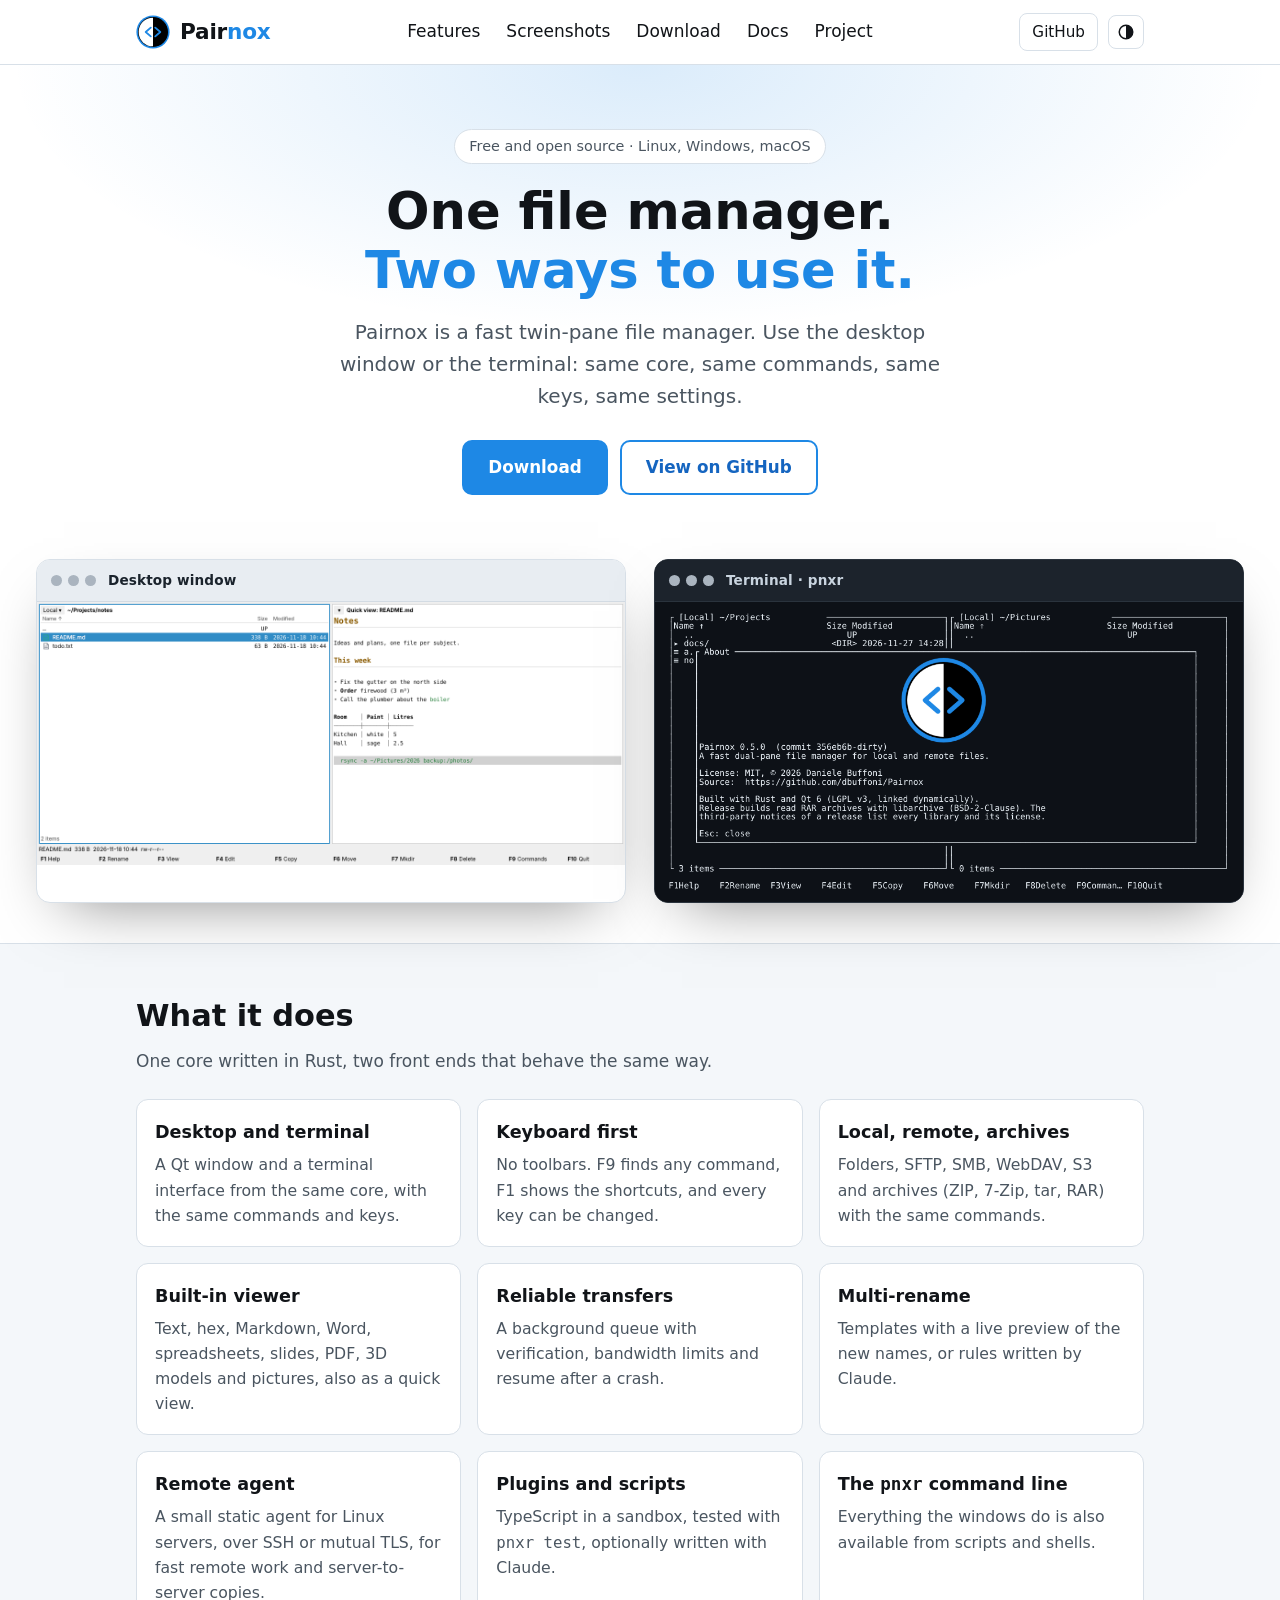
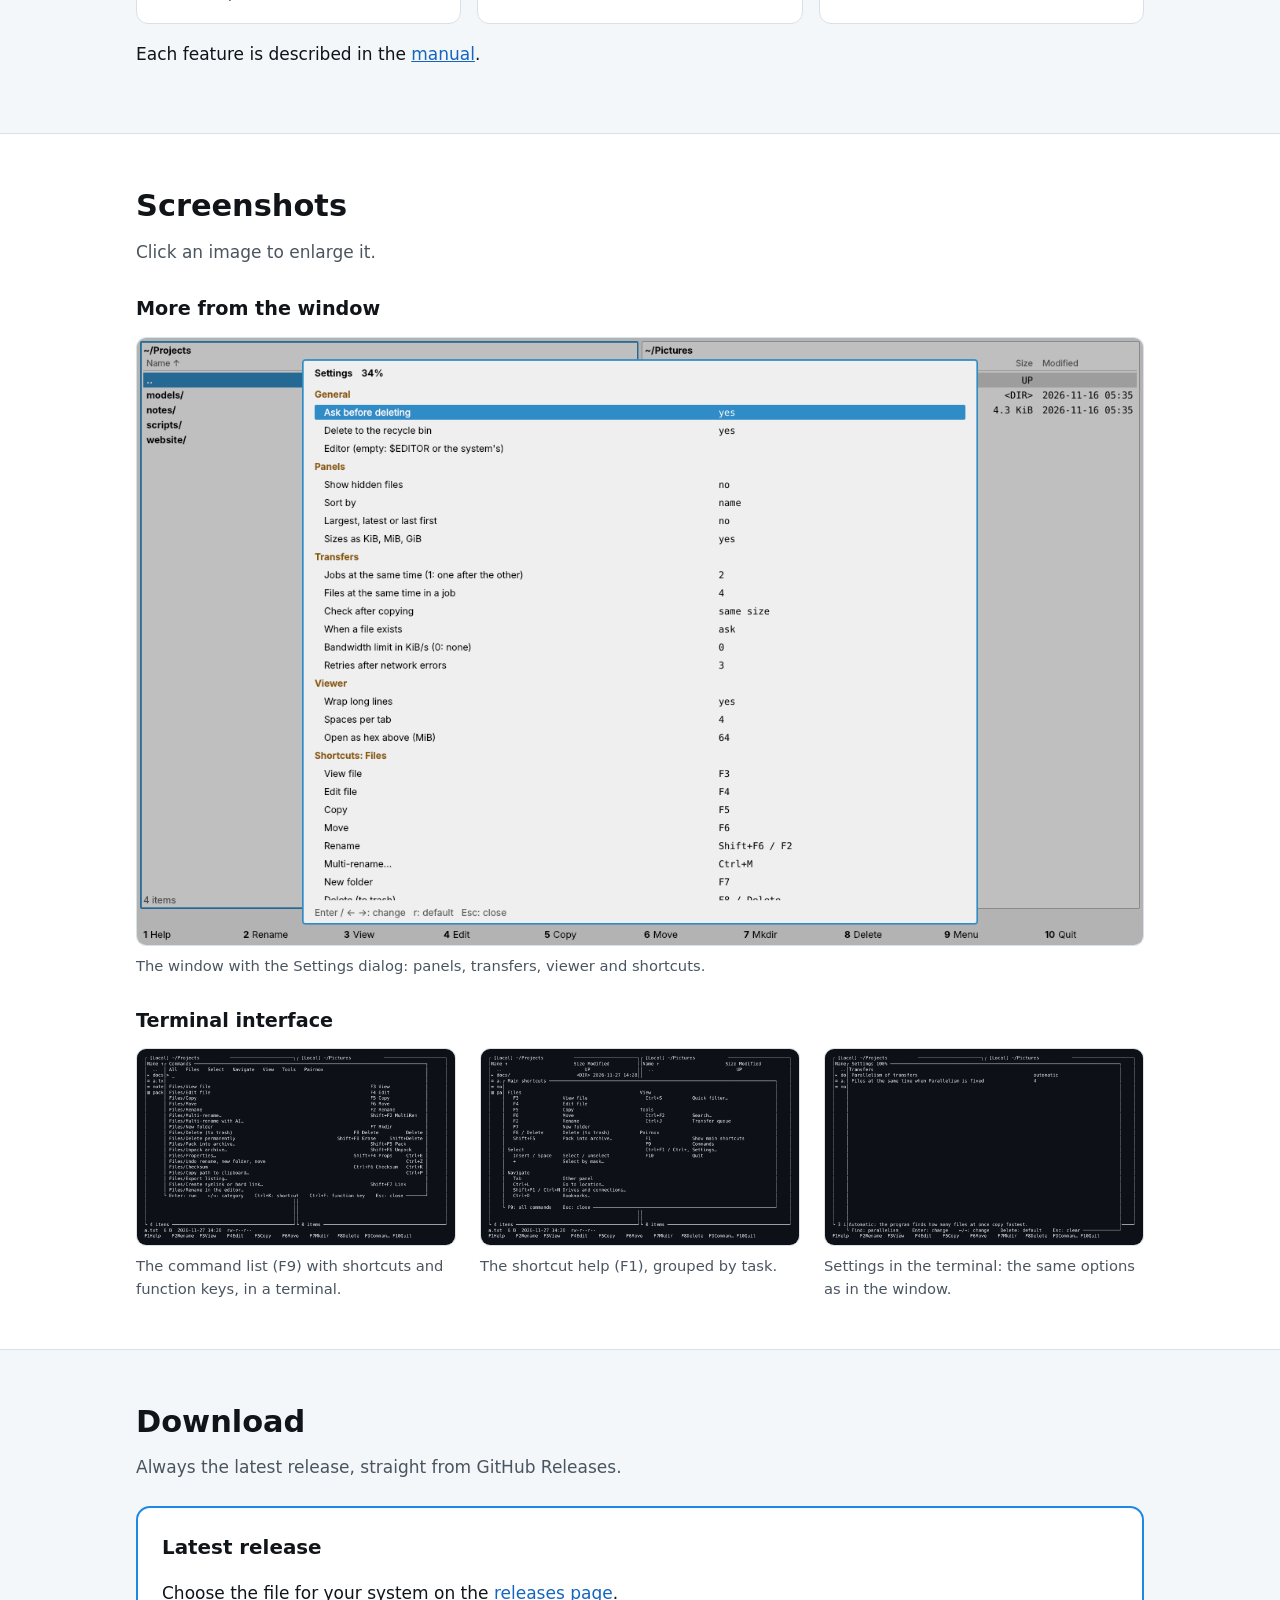
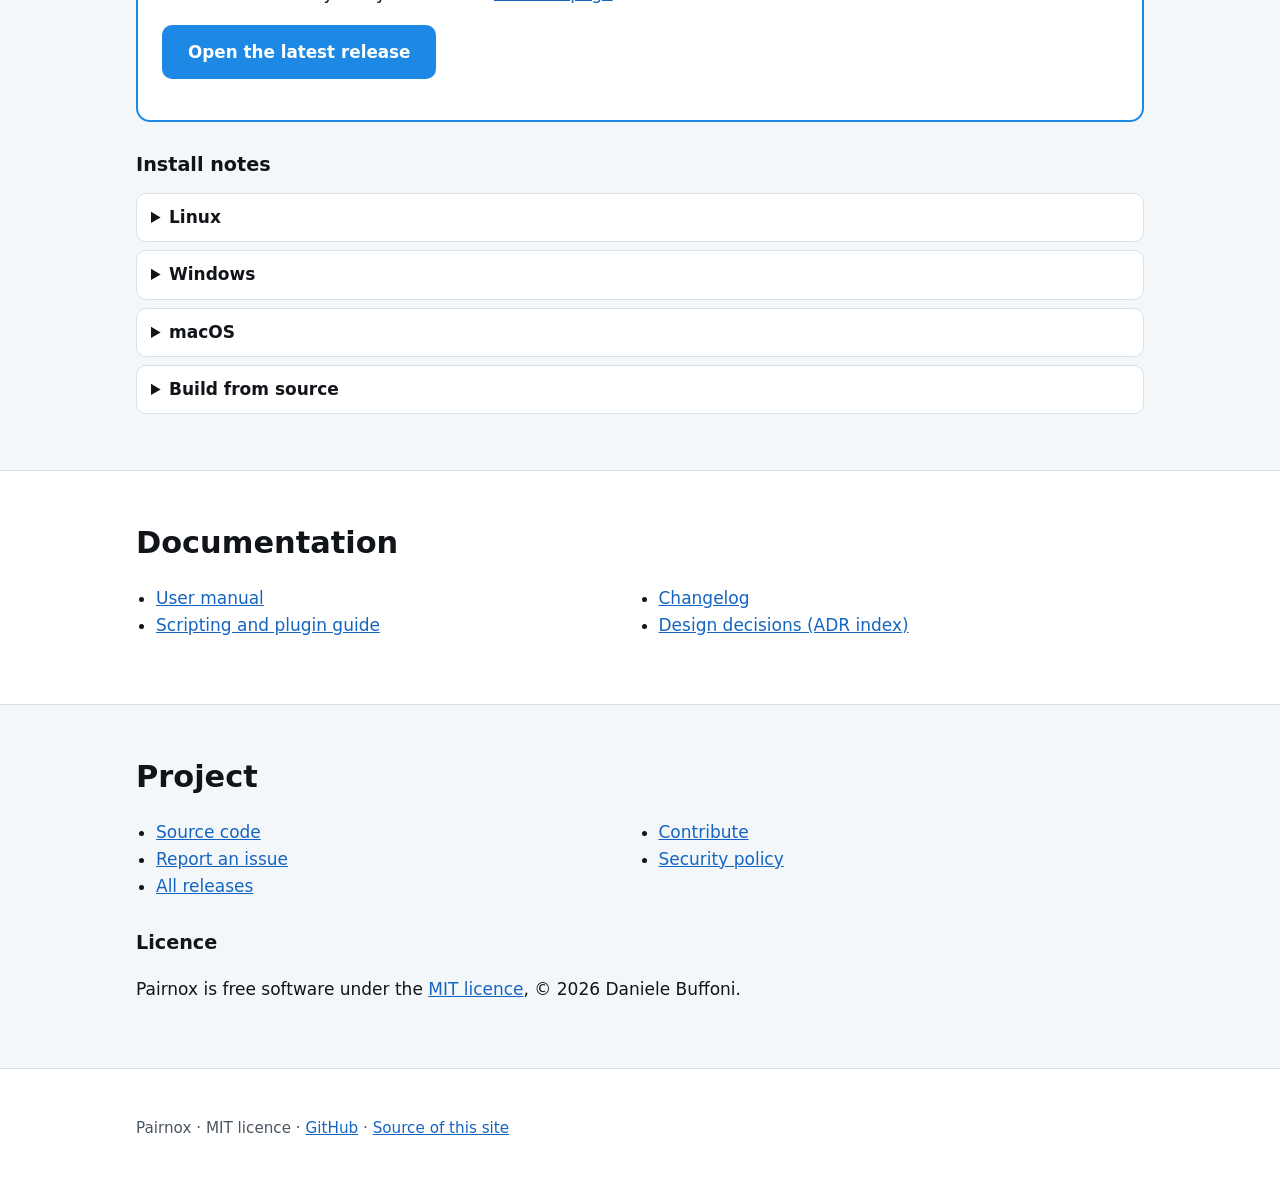
==== commit 67da0993: "Design pass: framed side-by-side hero, fuller window shot, full terminal About, cache-busted assets " ====
--- a/site/index.html
+++ b/site/index.html
@@ -12,7 +12,7 @@
 <link rel="icon" href="favicon.ico" sizes="32x32">
 <link rel="icon" href="assets/pairnox-logo-icon.svg" type="image/svg+xml">
 <link rel="apple-touch-icon" href="assets/icon-256.png">
-<link rel="stylesheet" href="style.css">
+<link rel="stylesheet" href="style.css?v=3">
 <script>document.documentElement.className+=' js';try{var t=localStorage.getItem('theme');if(t)document.documentElement.setAttribute('data-theme',t)}catch(e){}</script>
 </head>
 <body>
@@ -30,30 +30,32 @@
       <a href="#docs">Docs</a>
       <a href="#project">Project</a>
     </nav>
-    <div class="tools"><a class="gh" href="https://github.com/dbuffoni/Pairnox">GitHub</a><button id="theme" type="button" hidden aria-label="Switch light or dark theme">◐</button></div>
+    <div class="tools"><a class="gh" href="https://github.com/dbuffoni/Pairnox">GitHub</a><button id="theme" type="button" hidden aria-label="Switch light or dark theme"><svg width="18" height="18" viewBox="0 0 24 24" aria-hidden="true"><circle cx="12" cy="12" r="9" fill="none" stroke="currentColor" stroke-width="2"/><path d="M12 3a9 9 0 0 1 0 18z" fill="currentColor"/></svg></button></div>
   </div>
 </header>
 
 <main id="main">
 <div id="top" class="hero">
-  <div class="wrap">
+  <div class="wrap hero-text">
+    <p class="eyebrow">Free and open source · Linux, Windows, macOS</p>
     <h1>One file manager.<br><span>Two ways to use it.</span></h1>
     <p class="lead">Pairnox is a fast twin-pane file manager. Use the desktop window or the terminal: same core, same commands, same keys, same settings.</p>
     <div class="btns">
       <a class="btn primary" href="#download">Download</a>
       <a class="btn ghost" href="https://github.com/dbuffoni/Pairnox">View on GitHub</a>
     </div>
-    <div class="dual" aria-label="Pairnox as a desktop window and in a terminal">
-      <figure class="win">
-        <div class="chrome"><i></i><i></i><i></i><span>Pairnox · desktop window</span></div>
-        <img src="assets/img/gui-panels.png" width="1280" height="800" alt="The Pairnox desktop window: two panels with folders and files, and the function-key bar at the bottom.">
+  </div>
+  <div class="wrap wide">
+    <div class="dual">
+      <figure class="frame">
+        <div class="bar"><span class="dots"><i></i><i></i><i></i></span><span class="label">Desktop window</span></div>
+        <div class="body"><img src="assets/img/gui-hero.png" width="1280" height="572" alt="The Pairnox desktop window: a folder list on the left and a rendered Markdown quick view on the right, with the function-key bar at the bottom."></div>
       </figure>
-      <figure class="win term">
-        <div class="chrome"><i></i><i></i><i></i><span>pnxr · terminal</span></div>
-        <img src="assets/img/tui-about.png" width="1042" height="640" alt="The About screen of Pairnox in a terminal, with the logo, version, licence and source address.">
+      <figure class="frame term">
+        <div class="bar"><span class="dots"><i></i><i></i><i></i></span><span class="label">Terminal · pnxr</span></div>
+        <div class="body"><img src="assets/img/tui-about.png" width="2084" height="1060" alt="The About screen of Pairnox in a terminal, with the logo, version, licence and source address."></div>
       </figure>
     </div>
-    <p class="dual-cap">Left: the Qt window. Right: the terminal interface, showing the About screen.</p>
   </div>
 </div>
 
@@ -173,6 +175,6 @@
 <div class="lightbox" id="img-tui-commands"><a class="close" href="#screenshots" aria-label="Close">×</a><img src="assets/img/tui-commands.png" alt="Pairnox terminal interface, Commands list"></div>
 <div class="lightbox" id="img-tui-help"><a class="close" href="#screenshots" aria-label="Close">×</a><img src="assets/img/tui-help.png" alt="Pairnox terminal interface, shortcut help"></div>
 <div class="lightbox" id="img-tui-settings"><a class="close" href="#screenshots" aria-label="Close">×</a><img src="assets/img/tui-settings.png" alt="Pairnox terminal interface, settings"></div>
-<script src="app.js"></script>
+<script src="app.js?v=3"></script>
 </body>
 </html>
--- a/site/style.css
+++ b/site/style.css
@@ -73,22 +73,12 @@
 .tools .gh{text-decoration:none;color:var(--text);padding:6px 12px;border:1px solid var(--border);border-radius:8px;font-size:.95rem}
 .tools .gh:hover{border-color:var(--blue)}
 #theme{width:36px;height:34px;padding:0;font-size:1.1rem}
-.hero{padding:48px 0 32px}
-.dual{display:grid;grid-template-columns:1fr 1fr;gap:20px;margin:44px auto 0;text-align:left;align-items:start}
-.win{border:1px solid var(--border);border-radius:12px;overflow:hidden;background:#0d1117;box-shadow:0 18px 50px -20px rgba(0,0,0,.45)}
-.win img{display:block;width:100%;height:auto}
-.chrome{display:flex;align-items:center;gap:6px;padding:9px 12px;background:#e8edf2;color:#1a232c;font-size:.82rem}
-.term .chrome{background:#1c232c;color:#c9d4df}
-.chrome i{width:10px;height:10px;border-radius:50%;background:#9aa7b4;display:block}
-.chrome span{margin-left:8px;font-weight:600}
-.dual-cap{color:var(--muted);font-size:.92rem;margin-top:14px}
-@media (max-width:860px){.dual{grid-template-columns:1fr}}
+
 @media (max-width:640px){
   header.top .bar{grid-template-columns:1fr auto;grid-template-areas:"brand tools" "nav nav";padding-bottom:6px}
   .brand{grid-area:brand}.tools{grid-area:tools}nav{grid-area:nav;gap:4px 16px;flex-wrap:wrap}
 }
 
-@media (min-width:1120px){.dual{width:1200px;max-width:calc(100vw - 48px);margin-left:50%;transform:translateX(-50%)}}
 #theme{font-size:1.2rem;line-height:1}
 @media (max-width:640px){
   table.dl thead{display:none}
@@ -97,3 +87,25 @@
   table.dl th,table.dl td{border:0;padding:2px 0}
   table.dl th{font-weight:700}
 }
+
+.hero{padding:64px 0 24px;background:radial-gradient(900px 380px at 50% 0,rgba(30,136,229,.16),transparent 70%)}
+.hero-text{text-align:center}
+.eyebrow{display:inline-block;margin:0 0 18px;padding:5px 14px;border:1px solid var(--border);border-radius:999px;color:var(--muted);font-size:.9rem;background:var(--bg)}
+.hero h1{margin:0 0 16px}
+.hero .lead{margin-bottom:32px}
+.wrap.wide{max-width:1240px;margin-top:64px;padding-bottom:16px}
+.dual{display:grid;grid-template-columns:1fr 1fr;gap:28px;align-items:stretch}
+.frame{margin:0;display:flex;flex-direction:column;border:1px solid var(--border);border-radius:14px;overflow:hidden;background:#fff;box-shadow:0 24px 60px -28px rgba(0,0,0,.5)}
+.frame.term{background:#0d1117;border-color:#2a333d}
+.frame .bar{display:flex;align-items:center;gap:12px;padding:10px 14px;background:#e8edf2;color:#1a232c;font-size:.85rem;border-bottom:1px solid #d3dbe3}
+.frame.term .bar{background:#1c232c;color:#c9d4df;border-bottom-color:#2a333d}
+.frame .dots{display:flex;gap:6px}
+.frame .dots i{width:11px;height:11px;border-radius:50%;background:#aab4bf;display:block}
+.frame .label{font-weight:600;letter-spacing:.01em}
+.frame .body{flex:1;display:flex}
+.frame .body img{display:block;width:100%;height:auto;align-self:flex-start}
+@media (max-width:900px){.dual{grid-template-columns:1fr;gap:20px}}
+@media (max-width:640px){.hero{padding-top:36px}.wrap.wide{margin-top:36px}}
+#theme{display:inline-flex;align-items:center;justify-content:center}
+#theme[hidden]{display:none}
+@media (max-width:640px){nav{gap:2px 14px;justify-content:flex-start;font-size:.95rem}}
